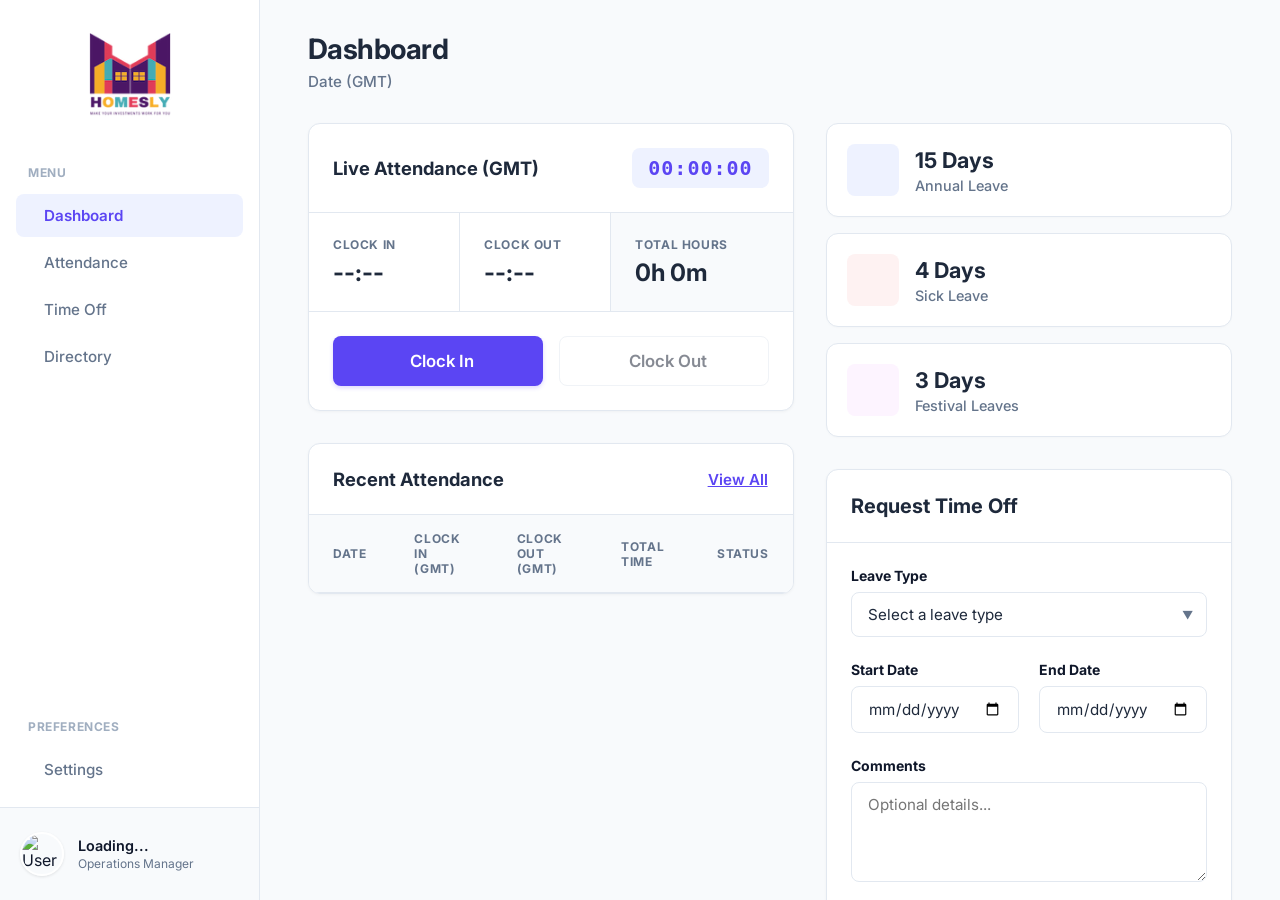
==== index.html @ 5d9e58f7 "feat: Migrate entire application state to live Firebase Firestore queries" ====
<!DOCTYPE html>
<html lang="en">

<head>
    <meta charset="UTF-8">
    <meta name="viewport" content="width=device-width, initial-scale=1.0">
    <title>Homesly | HR Management</title>
    <link href="https://fonts.googleapis.com/css2?family=Inter:wght@400;500;600;700&display=swap" rel="stylesheet">
    <link rel="stylesheet" href="css/style.css">
    <script src="https://unpkg.com/feather-icons"></script>
</head>

<body>
    <div class="layout">
        <!-- Sidebar -->
        <aside class="sidebar">
            <div class="brand">
                <img src="assets/logo.png" alt="Homesly Logo" class="brand-logo">
            </div>
            <nav class="nav-menu">
                <div class="nav-label">MENU</div>
                <a href="#dashboard" class="nav-item nav-link active" data-target="view-dashboard"><i
                        data-feather="grid"></i> Dashboard</a>
                <a href="#attendance" class="nav-item nav-link" data-target="view-attendance"><i
                        data-feather="clock"></i> Attendance</a>
                <a href="#timeoff" class="nav-item nav-link" data-target="view-timeoff"><i data-feather="calendar"></i>
                    Time Off</a>
                <a href="#directory" class="nav-item nav-link" data-target="view-directory"><i data-feather="users"></i>
                    Directory</a>

                <div class="nav-label mt-auto">PREFERENCES</div>
                <a href="#settings" class="nav-item nav-link" data-target="view-settings"><i
                        data-feather="settings"></i> Settings</a>
            </nav>

            <div class="user-profile">
                <!-- Profile details -->
                <img src="" alt="User Avatar" class="avatar" id="sidebarAvatar">
                <div class="user-details">
                    <span class="user-name" id="sidebarName">Loading...</span>
                    <span class="user-role">Operations Manager</span>
                </div>
            </div>
        </aside>

        <!-- Main Workspace -->
        <main class="main-content">
            <header class="page-header">
                <div>
                    <h1 class="page-title" id="pageTitleText">Dashboard</h1>
                    <p class="page-subtitle" id="currentDateDisplay">Date (GMT)</p>
                </div>
            </header>

            <!-- VIEW: DASHBOARD -->
            <div id="view-dashboard" class="view-section active">
                <div class="dashboard-grid">
                    <div class="col-main">
                        <div class="card time-tracking-card">
                            <div class="card-header border-bottom">
                                <h2 class="card-title">Live Attendance (GMT)</h2>
                                <div class="current-time-display" id="currentTimeDisplay">00:00:00</div>
                            </div>
                            <div class="tracking-stats">
                                <div class="stat-box">
                                    <span class="stat-label">Clock In</span>
                                    <span class="stat-value" id="valClockIn">--:--</span>
                                </div>
                                <div class="stat-box">
                                    <span class="stat-label">Clock Out</span>
                                    <span class="stat-value" id="valClockOut">--:--</span>
                                </div>
                                <div class="stat-box highlight">
                                    <span class="stat-label">Total Hours</span>
                                    <span class="stat-value" id="valTotalHours">0h 0m</span>
                                </div>
                            </div>
                            <div class="tracking-actions">
                                <button id="clockInBtn" class="btn btn-primary btn-lg"><i data-feather="log-in"></i>
                                    Clock In</button>
                                <button id="clockOutBtn" class="btn btn-secondary btn-lg" disabled><i
                                        data-feather="log-out"></i> Clock Out</button>
                            </div>
                        </div>

                        <!-- Attendance History Preview -->
                        <div class="card history-card">
                            <div class="card-header border-bottom">
                                <h2 class="card-title">Recent Attendance</h2>
                                <a href="#attendance" class="btn btn-text">View All</a>
                            </div>
                            <div class="table-responsive">
                                <table class="data-table">
                                    <thead>
                                        <tr>
                                            <th>Date</th>
                                            <th>Clock In (GMT)</th>
                                            <th>Clock Out (GMT)</th>
                                            <th>Total Time</th>
                                            <th>Status</th>
                                        </tr>
                                    </thead>
                                    <tbody id="attendanceHistoryTable">
                                        <!-- Populated via JS -->
                                    </tbody>
                                </table>
                            </div>
                        </div>
                    </div>

                    <div class="col-side">
                        <div class="leave-balances">
                            <div class="balance-card">
                                <div class="balance-icon bg-blue"><i data-feather="sun"></i></div>
                                <div class="balance-info">
                                    <span class="balance-qty">15 Days</span>
                                    <span class="balance-type">Annual Leave</span>
                                </div>
                            </div>
                            <div class="balance-card">
                                <div class="balance-icon bg-red"><i data-feather="thermometer"></i></div>
                                <div class="balance-info">
                                    <span class="balance-qty">4 Days</span>
                                    <span class="balance-type">Sick Leave</span>
                                </div>
                            </div>
                            <div class="balance-card">
                                <div class="balance-icon bg-purple"><i data-feather="gift"></i></div>
                                <div class="balance-info">
                                    <span class="balance-qty">3 Days</span>
                                    <span class="balance-type">Festival Leaves</span>
                                </div>
                            </div>
                        </div>

                        <!-- Form matching exact UI reference -->
                        <div class="card request-leave-card form-container">
                            <div class="card-header border-bottom">
                                <h2 class="card-title" style="font-size: 1.25rem;">Request Time Off</h2>
                            </div>
                            <div class="card-body">
                                <form id="leaveRequestForm">
                                    <div class="form-group">
                                        <label>Leave Type</label>
                                        <div class="select-wrapper">
                                            <select required id="leaveType">
                                                <option value="" disabled selected>Select a leave type</option>
                                                <option value="sick">Sick Leave</option>
                                                <option value="half">Half Day Leave</option>
                                                <option value="annual">Annual Leave</option>
                                            </select>
                                        </div>
                                    </div>
                                    <div class="form-row date-row">
                                        <div class="form-group">
                                            <label>Start Date</label>
                                            <input type="date" required id="leaveStart">
                                        </div>
                                        <div class="form-group">
                                            <label>End Date</label>
                                            <input type="date" required id="leaveEnd">
                                        </div>
                                    </div>
                                    <div class="form-group">
                                        <label>Comments</label>
                                        <textarea rows="3" placeholder="Optional details..."></textarea>
                                    </div>
                                    <button type="submit" class="btn btn-primary btn-block btn-submit-lg">
                                        <i data-feather="send"></i> Submit Request
                                    </button>
                                </form>
                            </div>
                        </div>
                    </div>
                </div>
            </div>

            <!-- VIEW: ATTENDANCE -->
            <div id="view-attendance" class="view-section" style="display: none;">
                <div class="card">
                    <div class="card-header border-bottom">
                        <h2 class="card-title">Full Attendance Log</h2>
                    </div>
                    <div class="card-body" style="padding: 0;">
                        <div class="table-responsive">
                            <table class="data-table">
                                <thead>
                                    <tr>
                                        <th>Date</th>
                                        <th>Clock In (GMT)</th>
                                        <th>Clock Out (GMT)</th>
                                        <th>Total Time</th>
                                        <th>Status</th>
                                    </tr>
                                </thead>
                                <tbody id="fullAttendanceTable">
                                    <!-- Populated via JS -->
                                </tbody>
                            </table>
                        </div>
                    </div>
                </div>
            </div>

            <!-- VIEW: TIME OFF -->
            <div id="view-timeoff" class="view-section" style="display: none;">
                <div class="card">
                    <div class="card-header border-bottom">
                        <h2 class="card-title">Leave Applications Overview</h2>
                    </div>
                    <div class="card-body">
                        <p style="color: var(--text-secondary);">Your requested leave applications history successfully
                            synchronizes and appears here.</p>
                    </div>
                </div>
            </div>

            <!-- VIEW: DIRECTORY -->
            <div id="view-directory" class="view-section" style="display: none;">
                <div class="card">
                    <div class="card-header border-bottom">
                        <h2 class="card-title">Employee Directory </h2>
                    </div>
                    <div class="card-body">
                        <p style="color: var(--text-secondary);">Company employee directory and team allocations will be
                            listed here.</p>
                    </div>
                </div>
            </div>

            <!-- VIEW: SETTINGS -->
            <div id="view-settings" class="view-section" style="display: none;">
                <div class="settings-container">
                    <div class="card settings-card">
                        <div class="card-header border-bottom">
                            <h2 class="card-title">Profile Settings</h2>
                        </div>
                        <div class="card-body">
                            <form id="settingsForm">
                                <div class="profile-upload-group">
                                    <img src="" alt="Profile" class="avatar-lg" id="settingsAvatarPreview">
                                    <div class="upload-actions">
                                        <label for="profileUpload" class="btn btn-secondary btn-sm">Change
                                            Picture</label>
                                        <input type="file" id="profileUpload" accept="image/*" style="display: none;">
                                        <p class="help-text">JPG, GIF or PNG. Max size of 800K</p>
                                    </div>
                                </div>

                                <h3 class="subsection-title">Personal Information</h3>
                                <div class="form-row">
                                    <div class="form-group">
                                        <label>Full Name</label>
                                        <input type="text" id="settingsName" required>
                                    </div>
                                    <div class="form-group">
                                        <label>Email Address</label>
                                        <input type="email" id="settingsEmail" required>
                                    </div>
                                </div>

                                <div class="form-row">
                                    <div class="form-group">
                                        <label>Phone Number</label>
                                        <input type="tel" id="settingsPhone">
                                    </div>
                                    <div class="form-group">
                                        <label>Date of Birth</label>
                                        <input type="date" id="settingsDob">
                                    </div>
                                </div>

                                <div class="form-row">
                                    <div class="form-group">
                                        <label>Gender</label>
                                        <div class="select-wrapper">
                                            <select id="settingsGender">
                                                <option value="female">Female</option>
                                                <option value="male">Male</option>
                                                <option value="other">Other</option>
                                                <option value="prefer_not">Prefer not to say</option>
                                            </select>
                                        </div>
                                    </div>
                                </div>

                                <div class="form-actions mt-4 text-right">
                                    <button type="submit" class="btn btn-primary"><i data-feather="save"></i> Save
                                        Changes</button>
                                </div>
                            </form>
                        </div>
                    </div>
                </div>
            </div>

        </main>
    </div>
    <script>feather.replace();</script>
    <script type="module" src="js/app.js"></script>
</body>

</html>
---- css/style.css ----
:root {
    --bg-color: #F8FAFC;
    --sidebar-bg: #FFFFFF;
    --card-bg: #FFFFFF;

    --text-primary: #0F172A;
    --text-secondary: #64748B;
    --text-tertiary: #94A3B8;

    --border-color: #E2E8F0;

    --primary: #5B45F3;
    --primary-hover: #4835D4;
    --secondary: #F1F5F9;
    --secondary-hover: #E2E8F0;
    --danger: #EF4444;
    --danger-hover: #DC2626;

    --radius-sm: 6px;
    --radius-md: 8px;
    --radius-lg: 12px;
}

* {
    margin: 0;
    padding: 0;
    box-sizing: border-box;
    font-family: 'Inter', sans-serif;
}

body {
    background-color: var(--bg-color);
    color: var(--text-primary);
    -webkit-font-smoothing: antialiased;
}

.layout {
    display: flex;
    height: 100vh;
    overflow: hidden;
}

/* Enhanced Sidebar */
.sidebar {
    width: 260px;
    background-color: var(--sidebar-bg);
    border-right: 1px solid var(--border-color);
    display: flex;
    flex-direction: column;
    flex-shrink: 0;
}

.brand {
    padding: 32px 24px 16px;
    display: flex;
    align-items: center;
    justify-content: center;
}

.brand-logo {
    width: 100%;
    max-width: 170px;
    height: auto;
    object-fit: contain;
}

.nav-menu {
    flex: 1;
    padding: 16px;
    display: flex;
    flex-direction: column;
    gap: 4px;
    overflow-y: auto;
}

.nav-label {
    font-size: 0.75rem;
    font-weight: 700;
    color: #A0AEC0;
    letter-spacing: 0.05em;
    padding: 16px 12px 10px;
    text-transform: uppercase;
}

.mt-auto {
    margin-top: auto;
}

.mt-4 {
    margin-top: 24px;
}

.text-right {
    text-align: right;
}

.nav-item {
    display: flex;
    align-items: center;
    gap: 14px;
    padding: 12px 14px;
    color: var(--text-secondary);
    text-decoration: none;
    font-size: 0.95rem;
    font-weight: 500;
    border-radius: var(--radius-md);
    transition: background-color 0.2s, color 0.2s;
}

.nav-item svg {
    width: 18px;
    height: 18px;
    stroke-width: 2.2;
}

.nav-item:hover {
    background-color: #F7FAFC;
    color: var(--text-primary);
}

.nav-item.active {
    background-color: #EEF2FF;
    color: var(--primary);
    font-weight: 600;
}

.user-profile {
    padding: 24px 20px;
    border-top: 1px solid var(--border-color);
    display: flex;
    align-items: center;
    gap: 14px;
    background: #F8FAFC;
}

.avatar {
    width: 44px;
    height: 44px;
    border-radius: 50%;
    object-fit: cover;
    border: 2px solid white;
    box-shadow: 0 1px 3px rgba(0, 0, 0, 0.1);
}

.avatar-lg {
    width: 80px;
    height: 80px;
    border-radius: 50%;
    object-fit: cover;
    border: 2px solid var(--border-color);
}

.user-details {
    display: flex;
    flex-direction: column;
}

.user-name {
    font-size: 0.9rem;
    font-weight: 600;
    color: var(--text-primary);
}

.user-role {
    font-size: 0.75rem;
    color: var(--text-secondary);
    margin-top: 2px;
}

.main-content {
    flex: 1;
    overflow-y: auto;
    padding: 32px 48px;
}

.page-header {
    display: flex;
    justify-content: space-between;
    align-items: center;
    margin-bottom: 32px;
}

.page-title {
    font-size: 1.75rem;
    font-weight: 700;
    color: #1E293B;
    letter-spacing: -0.02em;
}

.page-subtitle {
    color: var(--text-secondary);
    font-size: 0.95rem;
    margin-top: 6px;
    font-weight: 500;
}

.header-actions {
    display: flex;
    gap: 12px;
}

.icon-btn {
    background: white;
    border: 1px solid var(--border-color);
    border-radius: 50%;
    width: 44px;
    height: 44px;
    display: inline-flex;
    align-items: center;
    justify-content: center;
    cursor: pointer;
    color: var(--text-secondary);
    transition: all 0.2s;
    box-shadow: 0 1px 2px rgba(0, 0, 0, 0.02);
}

.icon-btn:hover {
    background: #F8FAFC;
    color: var(--text-primary);
}

.icon-btn svg {
    width: 20px;
    height: 20px;
}

.dashboard-grid {
    display: grid;
    grid-template-columns: 1.2fr 1fr;
    gap: 32px;
    align-items: start;
}

.col-main,
.col-side {
    display: flex;
    flex-direction: column;
    gap: 32px;
}

.card {
    background: var(--card-bg);
    border: 1px solid var(--border-color);
    border-radius: var(--radius-lg);
    box-shadow: 0 1px 3px rgba(0, 0, 0, 0.04);
    overflow: hidden;
}

.card-header {
    padding: 24px;
    display: flex;
    justify-content: space-between;
    align-items: center;
}

.border-bottom {
    border-bottom: 1px solid var(--border-color);
}

.card-title {
    font-size: 1.15rem;
    font-weight: 700;
    color: #1E293B;
}

.card-body {
    padding: 24px;
}

.subsection-title {
    font-size: 1rem;
    font-weight: 600;
    margin: 24px 0 16px;
    padding-bottom: 8px;
    border-bottom: 1px solid var(--border-color);
}

.time-tracking-card .current-time-display {
    font-family: monospace;
    font-size: 1.25rem;
    font-weight: 700;
    color: var(--primary);
    background: #EEF2FF;
    padding: 8px 16px;
    border-radius: var(--radius-md);
    letter-spacing: 0.05em;
}

.tracking-stats {
    display: grid;
    grid-template-columns: 1fr 1fr 1.2fr;
    border-bottom: 1px solid var(--border-color);
}

.stat-box {
    padding: 24px;
    display: flex;
    flex-direction: column;
    gap: 6px;
    border-right: 1px solid var(--border-color);
}

.stat-box:last-child {
    border-right: none;
}

.stat-box.highlight {
    background-color: #F8FAFC;
}

.stat-label {
    font-size: 0.75rem;
    color: var(--text-secondary);
    text-transform: uppercase;
    letter-spacing: 0.05em;
    font-weight: 700;
}

.stat-value {
    font-size: 1.5rem;
    font-weight: 700;
    color: #1E293B;
}

.tracking-actions {
    padding: 24px;
    display: flex;
    gap: 16px;
}

.btn {
    padding: 12px 20px;
    border-radius: var(--radius-md);
    font-size: 0.95rem;
    font-weight: 600;
    cursor: pointer;
    border: 1px solid transparent;
    transition: all 0.2s;
    display: inline-flex;
    align-items: center;
    justify-content: center;
    gap: 8px;
}

.btn svg {
    width: 18px;
    height: 18px;
}

.btn-lg {
    padding: 14px 24px;
    flex: 1;
    font-size: 1.05rem;
}

.btn-sm {
    padding: 6px 12px;
    font-size: 0.8rem;
}

.btn-primary {
    background-color: var(--primary);
    color: white;
    box-shadow: 0 2px 4px rgba(91, 69, 243, 0.2);
}

.btn-primary:hover {
    background-color: var(--primary-hover);
}

.btn-danger {
    background-color: var(--danger);
    color: white;
}

.btn-danger:hover {
    background-color: var(--danger-hover);
}

.btn-secondary {
    background-color: white;
    border-color: var(--border-color);
    color: var(--text-primary);
}

.btn-secondary:hover:not(:disabled) {
    background-color: var(--secondary);
    border-color: #CBD5E1;
}

.btn:disabled {
    opacity: 0.5;
    cursor: not-allowed;
}

.btn-text {
    background: transparent;
    color: var(--primary);
    padding: 0;
}

.btn-block {
    width: 100%;
    display: flex;
}

/* explicit display flex */

.table-responsive {
    width: 100%;
    overflow-x: auto;
}

.data-table {
    width: 100%;
    border-collapse: collapse;
}

.data-table th,
.data-table td {
    padding: 16px 24px;
    text-align: left;
    font-size: 0.95rem;
}

.data-table th {
    font-weight: 700;
    color: var(--text-secondary);
    background-color: #F8FAFC;
    border-bottom: 1px solid var(--border-color);
    text-transform: uppercase;
    font-size: 0.75rem;
    letter-spacing: 0.05em;
}

.data-table tr {
    border-bottom: 1px solid var(--border-color);
}

.data-table tr:last-child {
    border-bottom: none;
}

.active-shift-row td {
    background-color: #F1F5F9;
    font-weight: 500;
}

.status-pill {
    display: inline-flex;
    align-items: center;
    padding: 6px 14px;
    border-radius: 999px;
    font-size: 0.75rem;
    font-weight: 700;
    letter-spacing: 0.03em;
}

.status-on-time {
    background: #DCFCE7;
    color: #166534;
}

.status-active {
    background: #DBEAFE;
    color: #1E40AF;
}

.leave-balances {
    display: flex;
    flex-direction: column;
    gap: 16px;
}

.balance-card {
    background: var(--card-bg);
    border: 1px solid var(--border-color);
    border-radius: var(--radius-lg);
    padding: 20px;
    display: flex;
    align-items: center;
    gap: 16px;
    box-shadow: 0 1px 2px rgba(0, 0, 0, 0.02);
}

.balance-icon {
    width: 52px;
    height: 52px;
    border-radius: var(--radius-md);
    display: flex;
    align-items: center;
    justify-content: center;
}

.balance-icon svg {
    width: 24px;
    height: 24px;
}

.bg-blue {
    background: #EEF2FF;
    color: #4F46E5;
}

.bg-red {
    background: #FEF2F2;
    color: #EF4444;
}

.bg-purple {
    background: #FDF4FF;
    color: #C026D3;
}

.balance-info {
    display: flex;
    flex-direction: column;
    gap: 4px;
}

.balance-qty {
    font-size: 1.35rem;
    font-weight: 700;
    color: #1E293B;
}

.balance-type {
    font-size: 0.9rem;
    color: var(--text-secondary);
    font-weight: 500;
}

/* Enhanced Form styling mapping to reference screenshot */
.form-container {
    background: #FFFFFF;
}

form {
    display: flex;
    flex-direction: column;
    gap: 24px;
}

.form-group {
    display: flex;
    flex-direction: column;
    gap: 8px;
    flex: 1;
}

.date-row {
    display: grid;
    grid-template-columns: 1fr 1fr;
    gap: 20px;
}

label {
    font-size: 0.875rem;
    font-weight: 700;
    color: #0F172A;
}

.select-wrapper {
    position: relative;
}

.select-wrapper select {
    appearance: none;
    -webkit-appearance: none;
    width: 100%;
    cursor: pointer;
}

.select-wrapper::after {
    content: "▼";
    font-size: 0.7rem;
    color: #64748B;
    position: absolute;
    right: 14px;
    top: 50%;
    transform: translateY(-50%);
    pointer-events: none;
}

input,
select,
textarea {
    padding: 12px 16px;
    border: 1px solid #E2E8F0;
    border-radius: var(--radius-md);
    font-size: 0.95rem;
    color: #1E293B;
    transition: all 0.2s ease;
    outline: none;
    font-family: inherit;
    background-color: #FFFFFF;
}

input:focus,
select:focus,
textarea:focus {
    border-color: var(--primary);
    box-shadow: 0 0 0 1px var(--primary);
    /* Deep crisp purple focus like screenshot */
}

textarea {
    resize: vertical;
    min-height: 100px;
}

.btn-submit-lg {
    padding: 14px;
    font-size: 1.05rem;
    justify-content: center;
}

.btn-success {
    background-color: #166534 !important;
    color: white !important;
}

/* Settings form specifics */
.settings-container {
    max-width: 800px;
}

.profile-upload-group {
    display: flex;
    align-items: center;
    gap: 24px;
    margin-bottom: 32px;
}

.upload-actions {
    display: flex;
    flex-direction: column;
    gap: 8px;
}

.help-text {
    font-size: 0.8rem;
    color: var(--text-tertiary);
}

.form-row {
    display: grid;
    grid-template-columns: 1fr 1fr;
    gap: 20px;
}

@media (max-width: 1024px) {
    .dashboard-grid {
        grid-template-columns: 1fr;
    }

    .col-side {
        display: grid;
        grid-template-columns: 1fr 1fr;
        gap: 32px;
    }
}

@media (max-width: 768px) {
    .col-side {
        grid-template-columns: 1fr;
    }

    .date-row,
    .form-row {
        grid-template-columns: 1fr;
    }

    .sidebar {
        position: fixed;
        left: -260px;
        z-index: 100;
        height: 100%;
        transition: left 0.3s ease;
    }

    .sidebar.open {
        left: 0;
        box-shadow: 0 0 20px rgba(0, 0, 0, 0.1);
    }

    .main-content {
        padding: 24px;
    }

    .tracking-stats {
        grid-template-columns: 1fr;
        border-bottom: none;
    }

    .stat-box {
        border-right: none;
        border-bottom: 1px solid var(--border-color);
    }
}
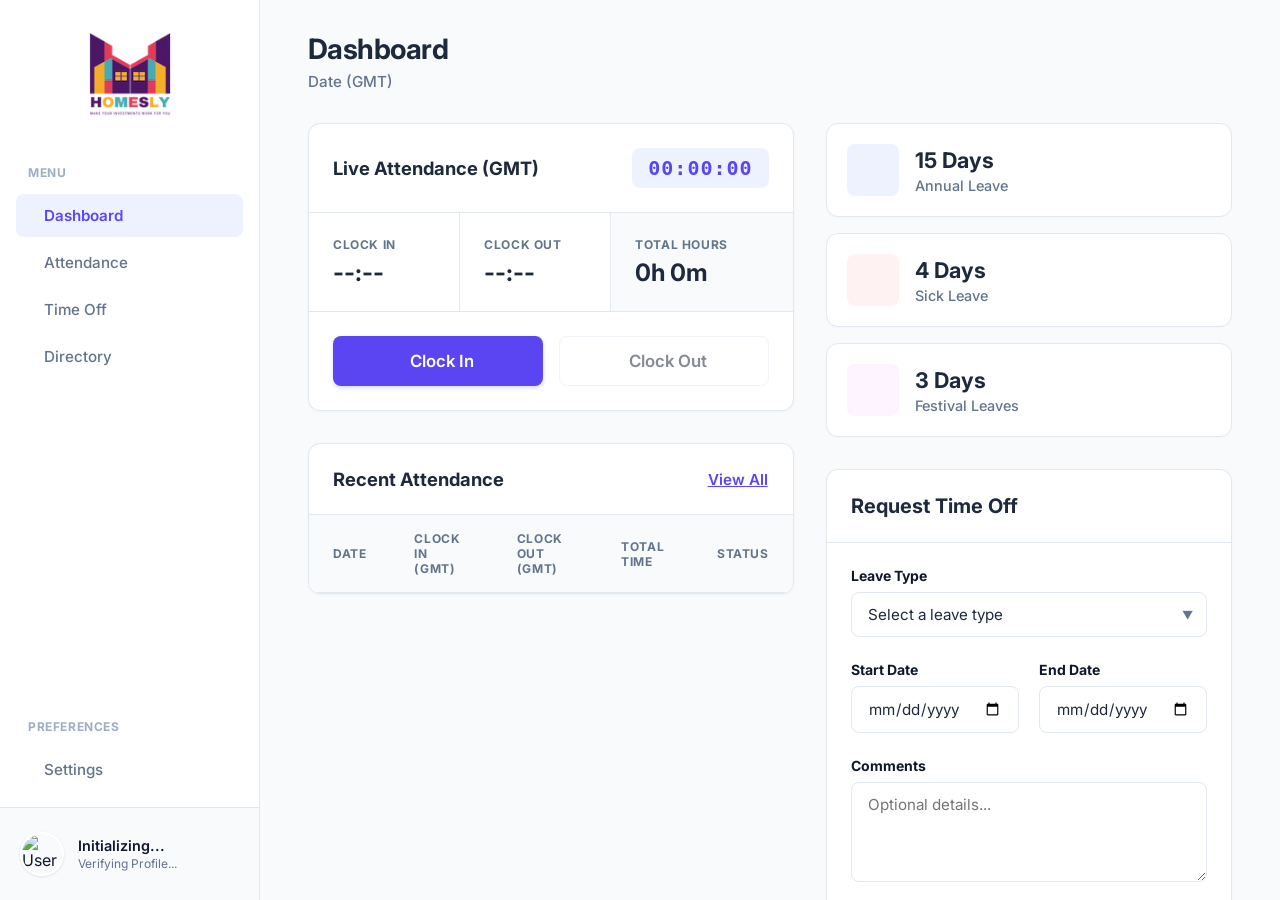
==== commit 90282064: "feat(HRMS): Overhaul core Architecture introducing real-time websocket Dashboard Syncs, dynamic prof" ====
--- a/index.html
+++ b/index.html
@@ -37,8 +37,8 @@
                 <!-- Profile details -->
                 <img src="" alt="User Avatar" class="avatar" id="sidebarAvatar">
                 <div class="user-details">
-                    <span class="user-name" id="sidebarName">Loading...</span>
-                    <span class="user-role">Operations Manager</span>
+                    <span class="user-name" id="sidebarName">Initializing...</span>
+                    <span class="user-role" id="sidebarRole">Verifying Profile...</span>
                 </div>
             </div>
         </aside>
@@ -208,9 +208,26 @@
                     <div class="card-header border-bottom">
                         <h2 class="card-title">Leave Applications Overview</h2>
                     </div>
-                    <div class="card-body">
-                        <p style="color: var(--text-secondary);">Your requested leave applications history successfully
-                            synchronizes and appears here.</p>
+                    <div class="card-body" style="padding: 0;">
+                        <div class="table-responsive">
+                            <table class="data-table">
+                                <thead>
+                                    <tr>
+                                        <th>Leave Type</th>
+                                        <th>Applied On</th>
+                                        <th>Duration</th>
+                                        <th>Comments</th>
+                                        <th>Status</th>
+                                    </tr>
+                                </thead>
+                                <tbody id="employeeLeavesTable">
+                                    <tr>
+                                        <td colspan="5" style="text-align: center; color: #64748B;">Fetching leave
+                                            requests...</td>
+                                    </tr>
+                                </tbody>
+                            </table>
+                        </div>
                     </div>
                 </div>
             </div>
@@ -261,6 +278,17 @@
 
                                 <div class="form-row">
                                     <div class="form-group">
+                                        <label>Job Title / Designation</label>
+                                        <input type="text" id="settingsDesignation" placeholder="e.g. Graphic Designer">
+                                    </div>
+                                    <div class="form-group">
+                                        <label>Department</label>
+                                        <input type="text" id="settingsDepartment" placeholder="e.g. Creative">
+                                    </div>
+                                </div>
+
+                                <div class="form-row">
+                                    <div class="form-group">
                                         <label>Phone Number</label>
                                         <input type="tel" id="settingsPhone">
                                     </div>
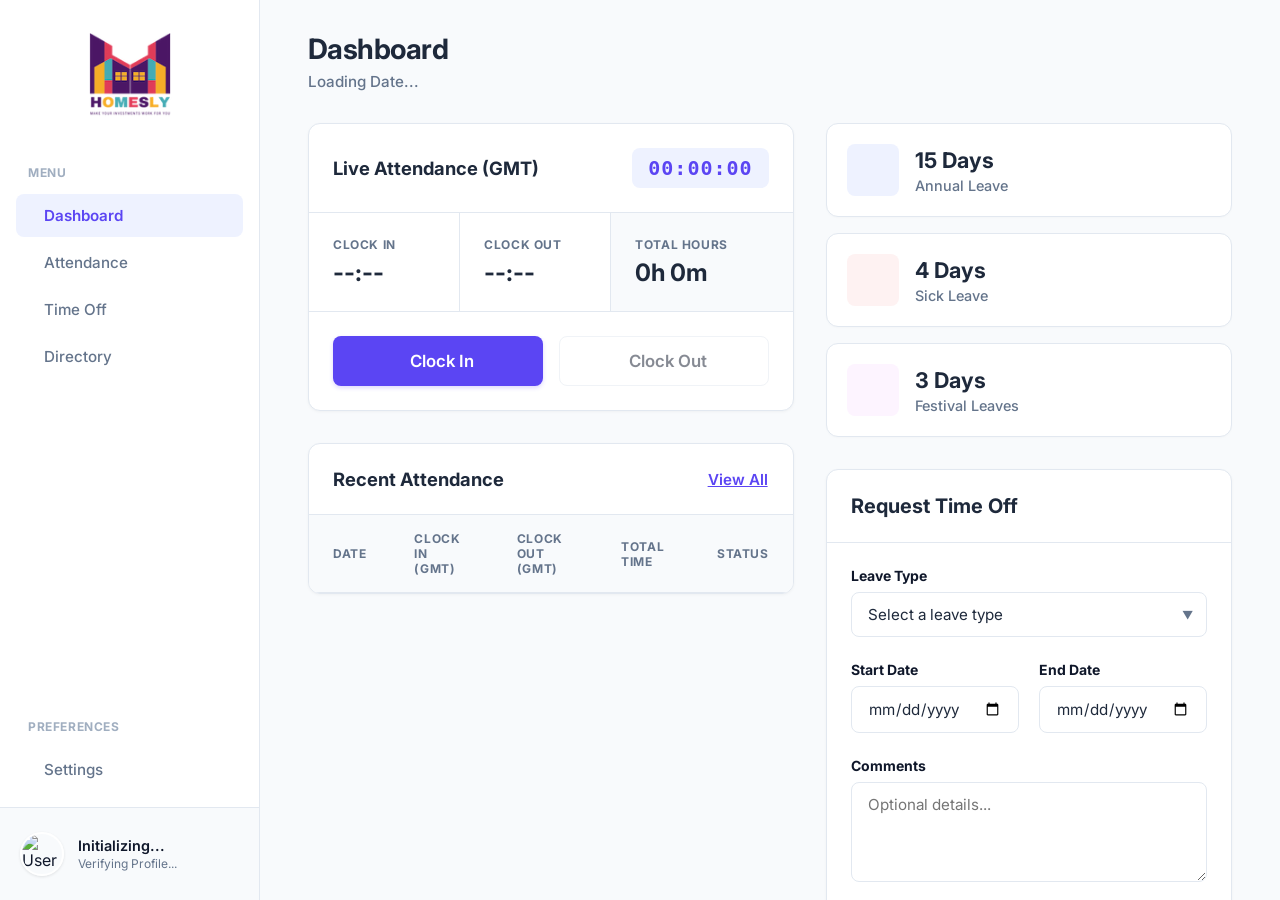
==== commit adb87a0e: "style(responsive): Implement mobile hamburger menu and sidebar overlay mechanics for cross-platform " ====
--- a/index.html
+++ b/index.html
@@ -7,6 +7,7 @@
     <title>Homesly | HR Management</title>
     <link href="https://fonts.googleapis.com/css2?family=Inter:wght@400;500;600;700&display=swap" rel="stylesheet">
     <link rel="stylesheet" href="css/style.css">
+    <link rel="stylesheet" href="css/mobile.css">
     <script src="https://unpkg.com/feather-icons"></script>
 </head>
 
@@ -43,13 +44,23 @@
             </div>
         </aside>
 
+        <!-- Mobile Overlay -->
+        <div class="mobile-overlay" id="mobileOverlay"></div>
+
         <!-- Main Workspace -->
         <main class="main-content">
             <header class="page-header">
-                <div>
-                    <h1 class="page-title" id="pageTitleText">Dashboard</h1>
-                    <p class="page-subtitle" id="currentDateDisplay">Date (GMT)</p>
-                </div>
+                <div style="display: flex; align-items: center; gap: 12px;">
+                    <button id="mobileMenuBtn" class="icon-btn mobile-only"
+                        style="background:transparent; border:none; box-shadow:none; padding:0; flex-shrink: 0; margin-top:-4px;">
+                        <i data-feather="menu"></i>
+                    </button>
+                    <div>
+                        <h1 class="page-title" id="pageTitleText">Dashboard</h1>
+                        <p class="page-subtitle" id="currentDateDisplay">Loading Date...</p>
+                    </div>
+                </div>
+                <div class="header-actions">
             </header>
 
             <!-- VIEW: DASHBOARD -->
--- a/css/mobile.css
+++ b/css/mobile.css
@@ -0,0 +1,42 @@
+/* append to style.css */
+
+/* Mobile Menu Button */
+.mobile-only {
+    display: none !important;
+}
+
+.mobile-overlay {
+    position: fixed;
+    top: 0;
+    left: 0;
+    width: 100vw;
+    height: 100vh;
+    background: rgba(15, 23, 42, 0.4);
+    backdrop-filter: blur(2px);
+    z-index: 90;
+    display: none;
+    opacity: 0;
+    transition: opacity 0.3s ease;
+}
+
+.mobile-overlay.visible {
+    display: block;
+    opacity: 1;
+}
+
+@media (max-width: 768px) {
+    .mobile-only {
+        display: inline-flex !important;
+    }
+
+    .page-header {
+        flex-direction: column;
+        align-items: flex-start;
+        gap: 16px;
+    }
+
+    .header-actions {
+        width: 100%;
+        justify-content: space-between;
+    }
+}
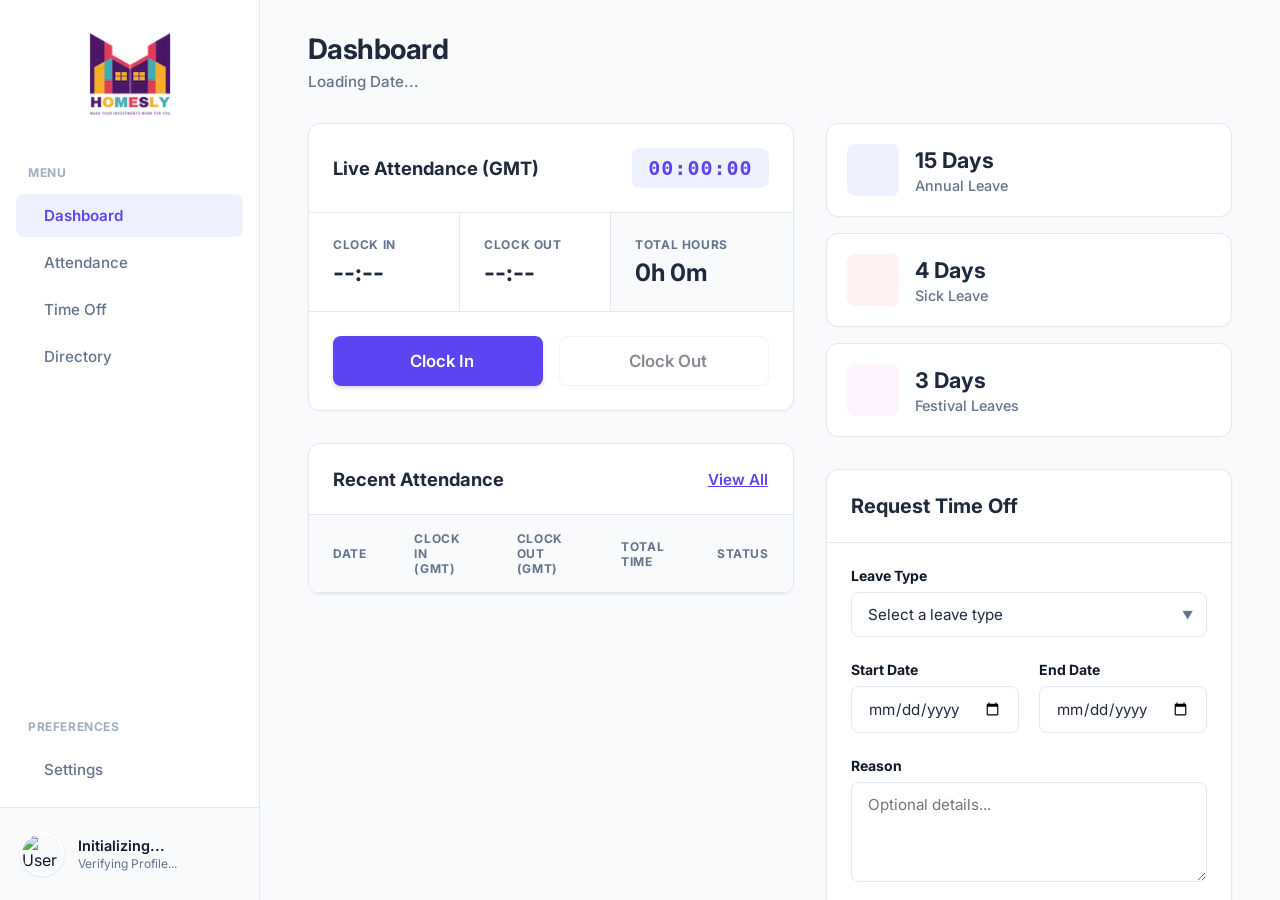
==== commit 41242013: "feat: implement department-based approval routing and RBAC role logic" ====
--- a/index.html
+++ b/index.html
@@ -159,6 +159,7 @@
                                                 <option value="sick">Sick Leave</option>
                                                 <option value="half">Half Day Leave</option>
                                                 <option value="annual">Annual Leave</option>
+                                                <option value="festival">Festival Leave</option>
                                             </select>
                                         </div>
                                     </div>
@@ -173,7 +174,7 @@
                                         </div>
                                     </div>
                                     <div class="form-group">
-                                        <label>Comments</label>
+                                        <label>Reason</label>
                                         <textarea rows="3" placeholder="Optional details..."></textarea>
                                     </div>
                                     <button type="submit" class="btn btn-primary btn-block btn-submit-lg">
